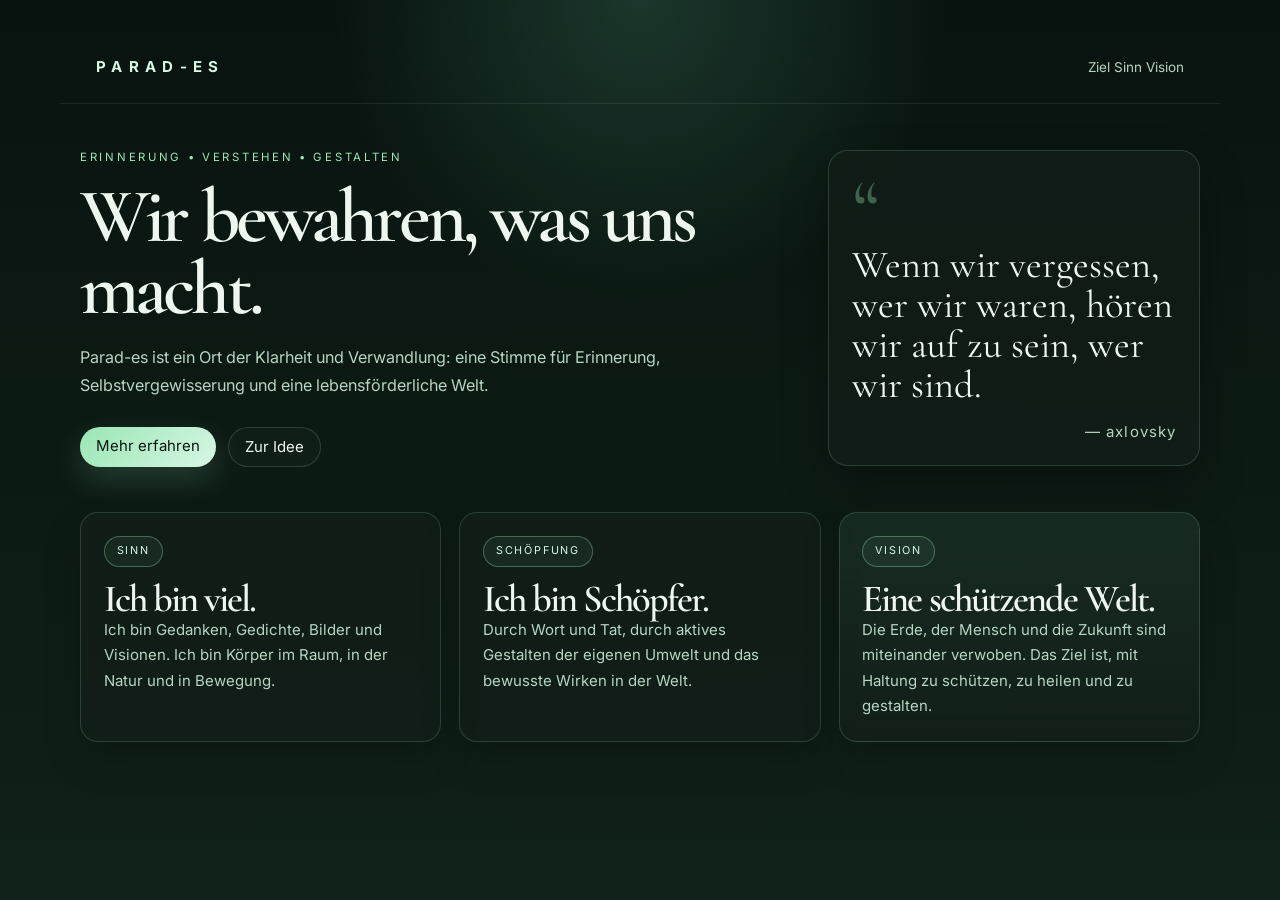
==== index.html @ c3ba83dd "Create Parad-es index page Co-authored-by: Copilot App <223556219+Copilot@users.noreply.github.com>" ====
<!DOCTYPE html>
<html lang="de">
  <head>
    <meta charset="UTF-8" />
    <meta name="viewport" content="width=device-width, initial-scale=1.0" />
    <title>Parad-es</title>
    <meta
      name="description"
      content="Parad-es – ein Ort, der Erinnerung, Sinn und Gestaltung verbindet."
    />
    <link rel="stylesheet" href="https://www.w3schools.com/w3css/4/w3.css" />
    <link rel="preconnect" href="https://fonts.googleapis.com" />
    <link rel="preconnect" href="https://fonts.gstatic.com" crossorigin />
    <link
      href="https://fonts.googleapis.com/css2?family=Cormorant+Garamond:wght@400;500;600;700&family=Inter:wght@400;500;600;700&display=swap"
      rel="stylesheet"
    />
    <link rel="stylesheet" href="styles.css" />
  </head>
  <body class="premium-page">
    <div class="w3-content w3-padding-32">
      <header class="w3-bar w3-padding-16 header-bar">
        <div class="w3-bar-item brand">PARAD-ES</div>
        <nav class="w3-bar-item w3-right desktop-nav" aria-label="Hauptnavigation">
          <a href="#ziel">Ziel</a>
          <a href="#sinn">Sinn</a>
          <a href="#vision">Vision</a>
        </nav>
      </header>

      <main>
        <section class="premium-hero" id="ziel">
          <div class="hero-copy">
            <p class="eyebrow">Erinnerung • Verstehen • Gestalten</p>
            <h1>Wir bewahren, was uns macht.</h1>
            <p class="lede">
              Parad-es ist ein Ort der Klarheit und Verwandlung: eine Stimme für
              Erinnerung, Selbstvergewisserung und eine lebensförderliche Welt.
            </p>
            <div class="button-row">
              <a class="w3-button w3-round-xxlarge premium-btn-primary" href="#vision">Mehr erfahren</a>
              <a class="w3-button w3-round-xxlarge premium-btn-secondary" href="#sinn">Zur Idee</a>
            </div>
          </div>

          <aside class="quote-panel" aria-label="Zitat">
            <p class="quote-mark">“</p>
            <p class="quote-text">
              Wenn wir vergessen, wer wir waren, hören wir auf zu sein, wer wir
              sind.
            </p>
            <div class="quote-author">— axlovsky</div>
          </aside>
        </section>

        <section class="premium-grid" id="sinn">
          <article class="premium-card">
            <span class="premium-tag">Sinn</span>
            <h2>Ich bin viel.</h2>
            <p>
              Ich bin Gedanken, Gedichte, Bilder und Visionen. Ich bin Körper im
              Raum, in der Natur und in Bewegung.
            </p>
          </article>

          <article class="premium-card">
            <span class="premium-tag">Schöpfung</span>
            <h2>Ich bin Schöpfer.</h2>
            <p>
              Durch Wort und Tat, durch aktives Gestalten der eigenen Umwelt und das
              bewusste Wirken in der Welt.
            </p>
          </article>

          <article class="premium-card highlighted" id="vision">
            <span class="premium-tag">Vision</span>
            <h2>Eine schützende Welt.</h2>
            <p>
              Die Erde, der Mensch und die Zukunft sind miteinander verwoben. Das Ziel
              ist, mit Haltung zu schützen, zu heilen und zu gestalten.
            </p>
          </article>
        </section>
      </main>
    </div>
  </body>
</html>
---- styles.css ----
:root {
  --bg-deep: #08130f;
  --bg-mid: #102119;
  --panel: rgba(18, 30, 25, 0.74);
  --panel-border: rgba(149, 206, 176, 0.2);
  --text: #edf7f0;
  --muted: #b7d5c2;
  --line: rgba(255, 255, 255, 0.08);
  --accent: #9ae6b4;
  --accent-strong: #d7f7e5;
  --shadow: rgba(0, 0, 0, 0.28);
}

* {
  box-sizing: border-box;
}

html {
  scroll-behavior: smooth;
}

body {
  margin: 0;
  min-height: 100vh;
  font-family: "Inter", sans-serif;
  background:
    radial-gradient(circle at top, rgba(58, 112, 91, 0.38), transparent 28%),
    linear-gradient(180deg, var(--bg-deep) 0%, var(--bg-mid) 100%);
  color: var(--text);
}

.w3-content {
  max-width: 1200px;
  padding-left: 20px;
  padding-right: 20px;
}

.header-bar {
  border-bottom: 1px solid var(--line);
  padding-left: 20px;
  padding-right: 20px;
}

.brand {
  letter-spacing: 0.42rem;
  font-weight: 700;
  color: var(--accent-strong);
}

.desktop-nav {
  display: flex;
  gap: 1.2rem;
  align-items: center;
}

.desktop-nav a {
  color: var(--muted);
  text-decoration: none;
  font-size: 0.9rem;
}

.desktop-nav a:hover {
  color: var(--text);
}

.premium-page {
  color: var(--text);
}

.premium-hero {
  display: grid;
  grid-template-columns: 1.45fr 0.75fr;
  gap: 2rem;
  align-items: center;
  padding: 3rem 20px 2rem;
}

.eyebrow {
  margin: 0 0 1rem;
  color: var(--accent);
  font-size: 0.76rem;
  letter-spacing: 0.18rem;
  text-transform: uppercase;
}

h1,
h2 {
  margin: 0;
  font-family: "Cormorant Garamond", serif;
  font-weight: 600;
  line-height: 0.94;
  letter-spacing: -0.05em;
}

h1 {
  font-size: clamp(3.5rem, 6vw, 6.8rem);
}

h2 {
  font-size: clamp(2.2rem, 3vw, 3rem);
}

.lede {
  margin-top: 1.2rem;
  max-width: 620px;
  color: var(--muted);
  font-size: 1.08rem;
  line-height: 1.75;
}

.button-row {
  display: flex;
  flex-wrap: wrap;
  gap: 0.8rem;
  margin-top: 1.8rem;
}

.premium-btn-primary {
  background: linear-gradient(135deg, var(--accent), var(--accent-strong)) !important;
  color: #0b1713 !important;
  box-shadow: 0 12px 30px rgba(154, 230, 180, 0.18);
}

.premium-btn-secondary {
  background: rgba(255, 255, 255, 0.02) !important;
  border: 1px solid var(--panel-border) !important;
  color: var(--text) !important;
}

.quote-panel {
  background: var(--panel);
  border: 1px solid var(--panel-border);
  border-radius: 1.3rem;
  padding: 2rem 1.5rem 1.4rem;
  box-shadow: 0 22px 46px var(--shadow);
}

.quote-mark {
  margin: 0;
  font-family: "Cormorant Garamond", serif;
  font-size: 5.5rem;
  line-height: 0.7;
  color: rgba(154, 230, 180, 0.35);
}

.quote-text {
  margin: 0.5rem 0 0;
  font-family: "Cormorant Garamond", serif;
  font-size: clamp(2.2rem, 3vw, 3.1rem);
  line-height: 1.04;
}

.quote-author {
  margin-top: 1rem;
  text-align: right;
  color: var(--muted);
  letter-spacing: 0.08rem;
}

.premium-grid {
  display: grid;
  grid-template-columns: repeat(3, minmax(0, 1fr));
  gap: 1.2rem;
  margin-top: 1rem;
  padding-left: 20px;
  padding-right: 20px;
  padding-bottom: 24px;
}

.premium-card {
  background: var(--panel);
  border: 1px solid var(--panel-border);
  border-radius: 1.2rem;
  padding: 1.5rem;
  box-shadow: 0 18px 38px rgba(0, 0, 0, 0.18);
}

.premium-card.highlighted {
  background: linear-gradient(180deg, rgba(154,230,180,0.08), rgba(18,30,25,0.82));
}

.premium-tag {
  display: inline-block;
  margin-bottom: 0.9rem;
  padding: 0.45rem 0.8rem;
  border-radius: 999px;
  border: 1px solid rgba(154,230,180,0.35);
  background: rgba(154,230,180,0.06);
  color: var(--accent-strong);
  font-size: 0.72rem;
  letter-spacing: 0.12rem;
  text-transform: uppercase;
}

.premium-card p {
  margin: 0;
  color: var(--muted);
  line-height: 1.7;
}

@media (max-width: 900px) {
  .premium-hero,
  .premium-grid {
    grid-template-columns: 1fr;
  }
}

@media (max-width: 600px) {
  .brand {
    letter-spacing: 0.28rem;
  }

  .desktop-nav {
    gap: 0.7rem;
    font-size: 0.75rem;
  }

  .button-row {
    flex-direction: column;
    align-items: stretch;
  }

  .w3-content,
  .header-bar,
  .premium-hero,
  .premium-grid {
    padding-left: 14px;
    padding-right: 14px;
  }
}
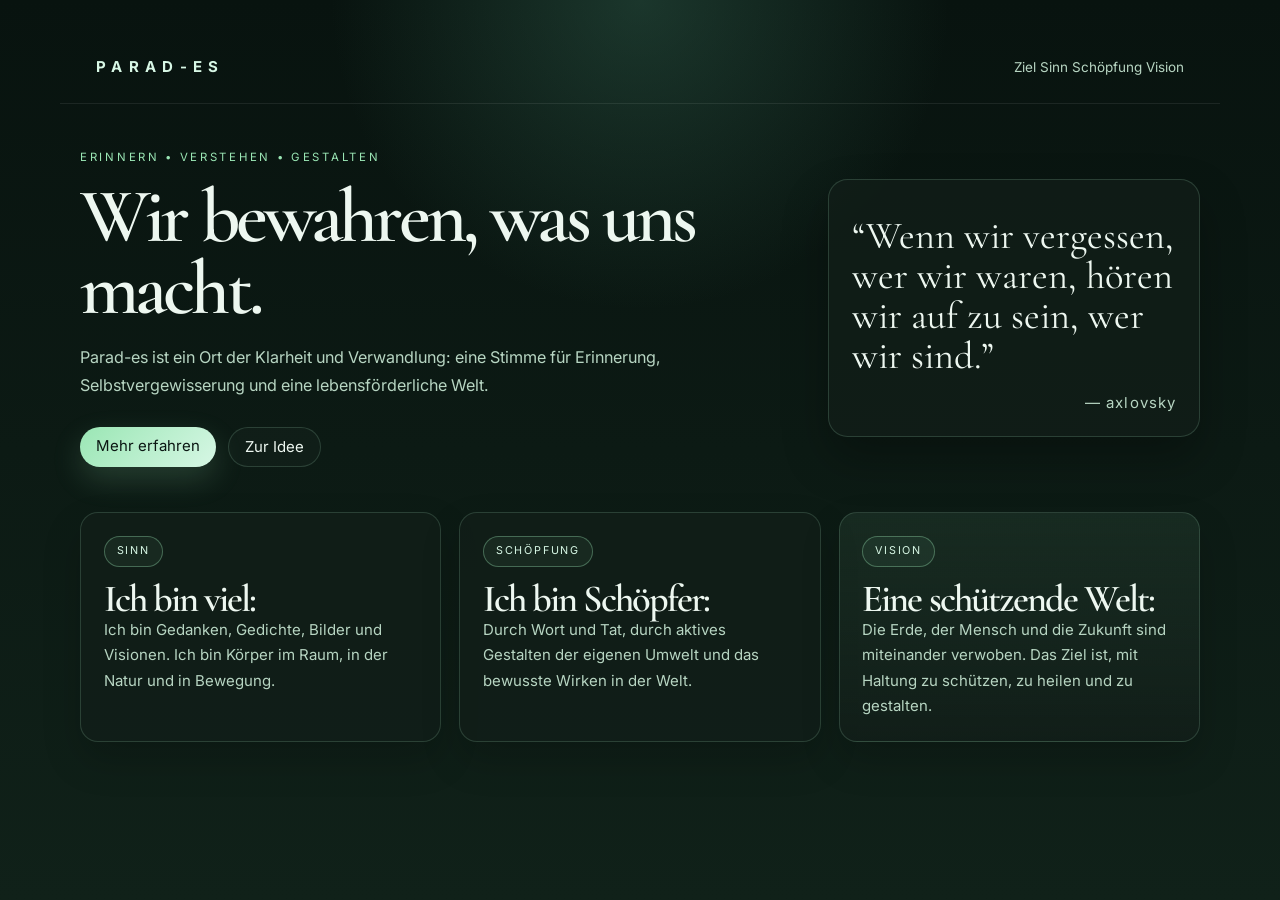
==== commit d765cd80: "Add website and desktop folder structure Co-authored-by: Copilot App <223556219+Copilot@users.norepl" ====
--- a/index.html
+++ b/index.html
@@ -6,7 +6,7 @@
     <title>Parad-es</title>
     <meta
       name="description"
-      content="Parad-es – ein Ort, der Erinnerung, Sinn und Gestaltung verbindet."
+      content="Parad-es ist ein Ort, der Erinnerung, Sinn und Gestaltung verbindet."
     />
     <link rel="stylesheet" href="https://www.w3schools.com/w3css/4/w3.css" />
     <link rel="preconnect" href="https://fonts.googleapis.com" />
@@ -24,6 +24,7 @@
         <nav class="w3-bar-item w3-right desktop-nav" aria-label="Hauptnavigation">
           <a href="#ziel">Ziel</a>
           <a href="#sinn">Sinn</a>
+          <a href="#schoepfung">Sch&ouml;pfung</a>
           <a href="#vision">Vision</a>
         </nav>
       </header>
@@ -31,11 +32,11 @@
       <main>
         <section class="premium-hero" id="ziel">
           <div class="hero-copy">
-            <p class="eyebrow">Erinnerung • Verstehen • Gestalten</p>
+            <p class="eyebrow">Erinnern &bull; Verstehen &bull; Gestalten</p>
             <h1>Wir bewahren, was uns macht.</h1>
             <p class="lede">
-              Parad-es ist ein Ort der Klarheit und Verwandlung: eine Stimme für
-              Erinnerung, Selbstvergewisserung und eine lebensförderliche Welt.
+              Parad-es ist ein Ort der Klarheit und Verwandlung: eine Stimme f&uuml;r
+              Erinnerung, Selbstvergewisserung und eine lebensf&ouml;rderliche Welt.
             </p>
             <div class="button-row">
               <a class="w3-button w3-round-xxlarge premium-btn-primary" href="#vision">Mehr erfahren</a>
@@ -44,28 +45,27 @@
           </div>
 
           <aside class="quote-panel" aria-label="Zitat">
-            <p class="quote-mark">“</p>
             <p class="quote-text">
-              Wenn wir vergessen, wer wir waren, hören wir auf zu sein, wer wir
-              sind.
+              &ldquo;Wenn wir vergessen, wer wir waren, h&ouml;ren wir auf zu sein, wer wir
+              sind.&rdquo;
             </p>
-            <div class="quote-author">— axlovsky</div>
+            <div class="quote-author">&mdash; axlovsky</div>
           </aside>
         </section>
 
-        <section class="premium-grid" id="sinn">
-          <article class="premium-card">
+        <section class="premium-grid" id="idee">
+          <article class="premium-card" id="sinn">
             <span class="premium-tag">Sinn</span>
-            <h2>Ich bin viel.</h2>
+            <h2>Ich bin viel:</h2>
             <p>
-              Ich bin Gedanken, Gedichte, Bilder und Visionen. Ich bin Körper im
+              Ich bin Gedanken, Gedichte, Bilder und Visionen. Ich bin K&ouml;rper im
               Raum, in der Natur und in Bewegung.
             </p>
           </article>
 
-          <article class="premium-card">
-            <span class="premium-tag">Schöpfung</span>
-            <h2>Ich bin Schöpfer.</h2>
+          <article class="premium-card" id="schoepfung">
+            <span class="premium-tag">Sch&ouml;pfung</span>
+            <h2>Ich bin Sch&ouml;pfer:</h2>
             <p>
               Durch Wort und Tat, durch aktives Gestalten der eigenen Umwelt und das
               bewusste Wirken in der Welt.
@@ -74,14 +74,14 @@
 
           <article class="premium-card highlighted" id="vision">
             <span class="premium-tag">Vision</span>
-            <h2>Eine schützende Welt.</h2>
+            <h2>Eine sch&uuml;tzende Welt:</h2>
             <p>
               Die Erde, der Mensch und die Zukunft sind miteinander verwoben. Das Ziel
-              ist, mit Haltung zu schützen, zu heilen und zu gestalten.
+              ist, mit Haltung zu sch&uuml;tzen, zu heilen und zu gestalten.
             </p>
           </article>
         </section>
       </main>
     </div>
   </body>
-</html>
+</html>
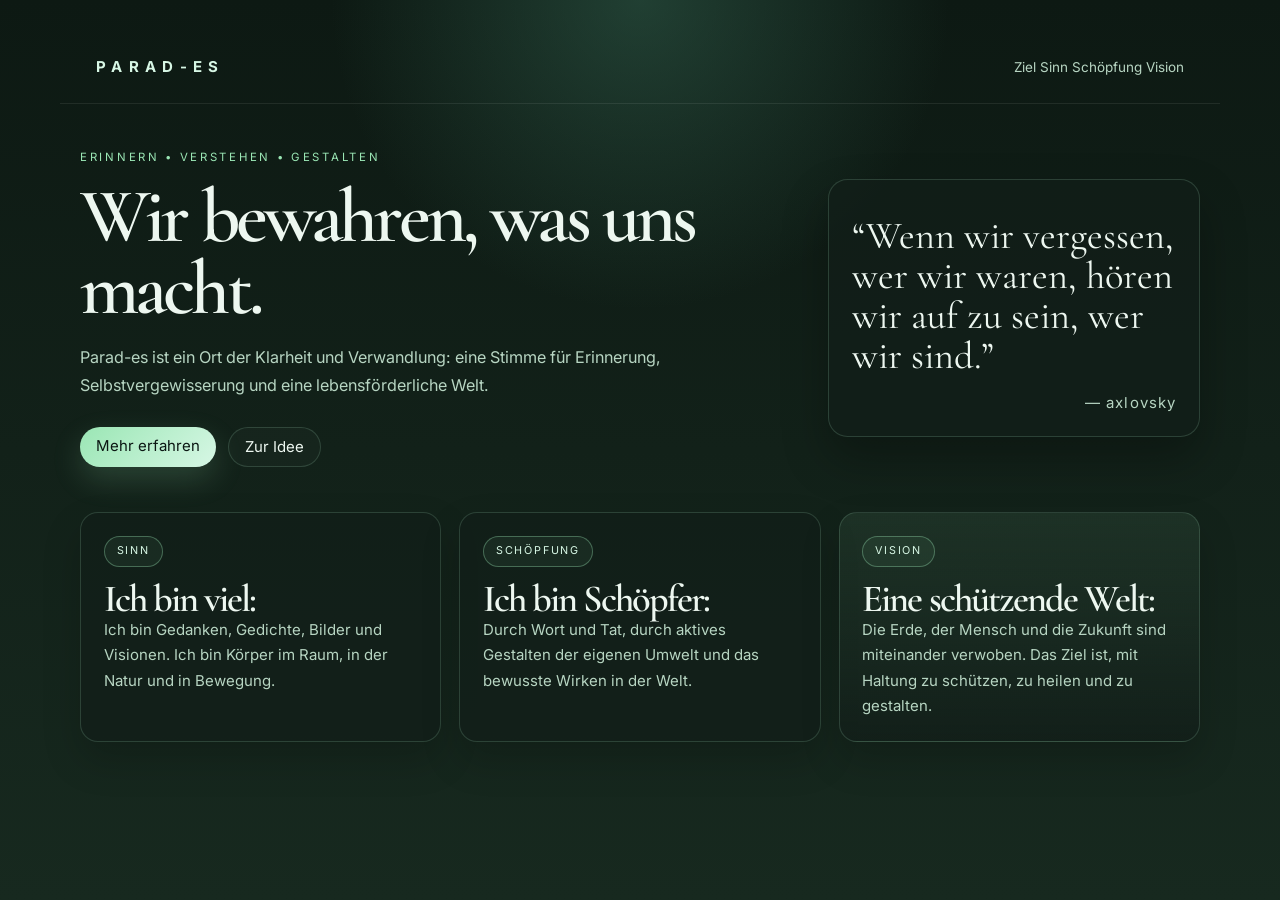
==== commit 06297cd3: "Merge origin/main and resolve page conflicts Co-authored-by: Copilot App <223556219+Copilot@users.no" ====
--- a/index.html
+++ b/index.html
@@ -40,7 +40,7 @@
             </p>
             <div class="button-row">
               <a class="w3-button w3-round-xxlarge premium-btn-primary" href="#vision">Mehr erfahren</a>
-              <a class="w3-button w3-round-xxlarge premium-btn-secondary" href="#sinn">Zur Idee</a>
+              <a class="w3-button w3-round-xxlarge premium-btn-secondary" href="design-varianten.html">Zur Idee</a>
             </div>
           </div>
 
@@ -84,4 +84,4 @@
       </main>
     </div>
   </body>
-</html>+</html>
--- a/styles.css
+++ b/styles.css
@@ -1,6 +1,6 @@
 :root {
-  --bg-deep: #08130f;
-  --bg-mid: #102119;
+  --bg-deep: #0d1913;
+  --bg-mid: #17291f;
   --panel: rgba(18, 30, 25, 0.74);
   --panel-border: rgba(149, 206, 176, 0.2);
   --text: #edf7f0;
@@ -24,7 +24,7 @@
   min-height: 100vh;
   font-family: "Inter", sans-serif;
   background:
-    radial-gradient(circle at top, rgba(58, 112, 91, 0.38), transparent 28%),
+    radial-gradient(circle at top, rgba(58, 112, 91, 0.44), transparent 28%),
     linear-gradient(180deg, var(--bg-deep) 0%, var(--bg-mid) 100%);
   color: var(--text);
 }
